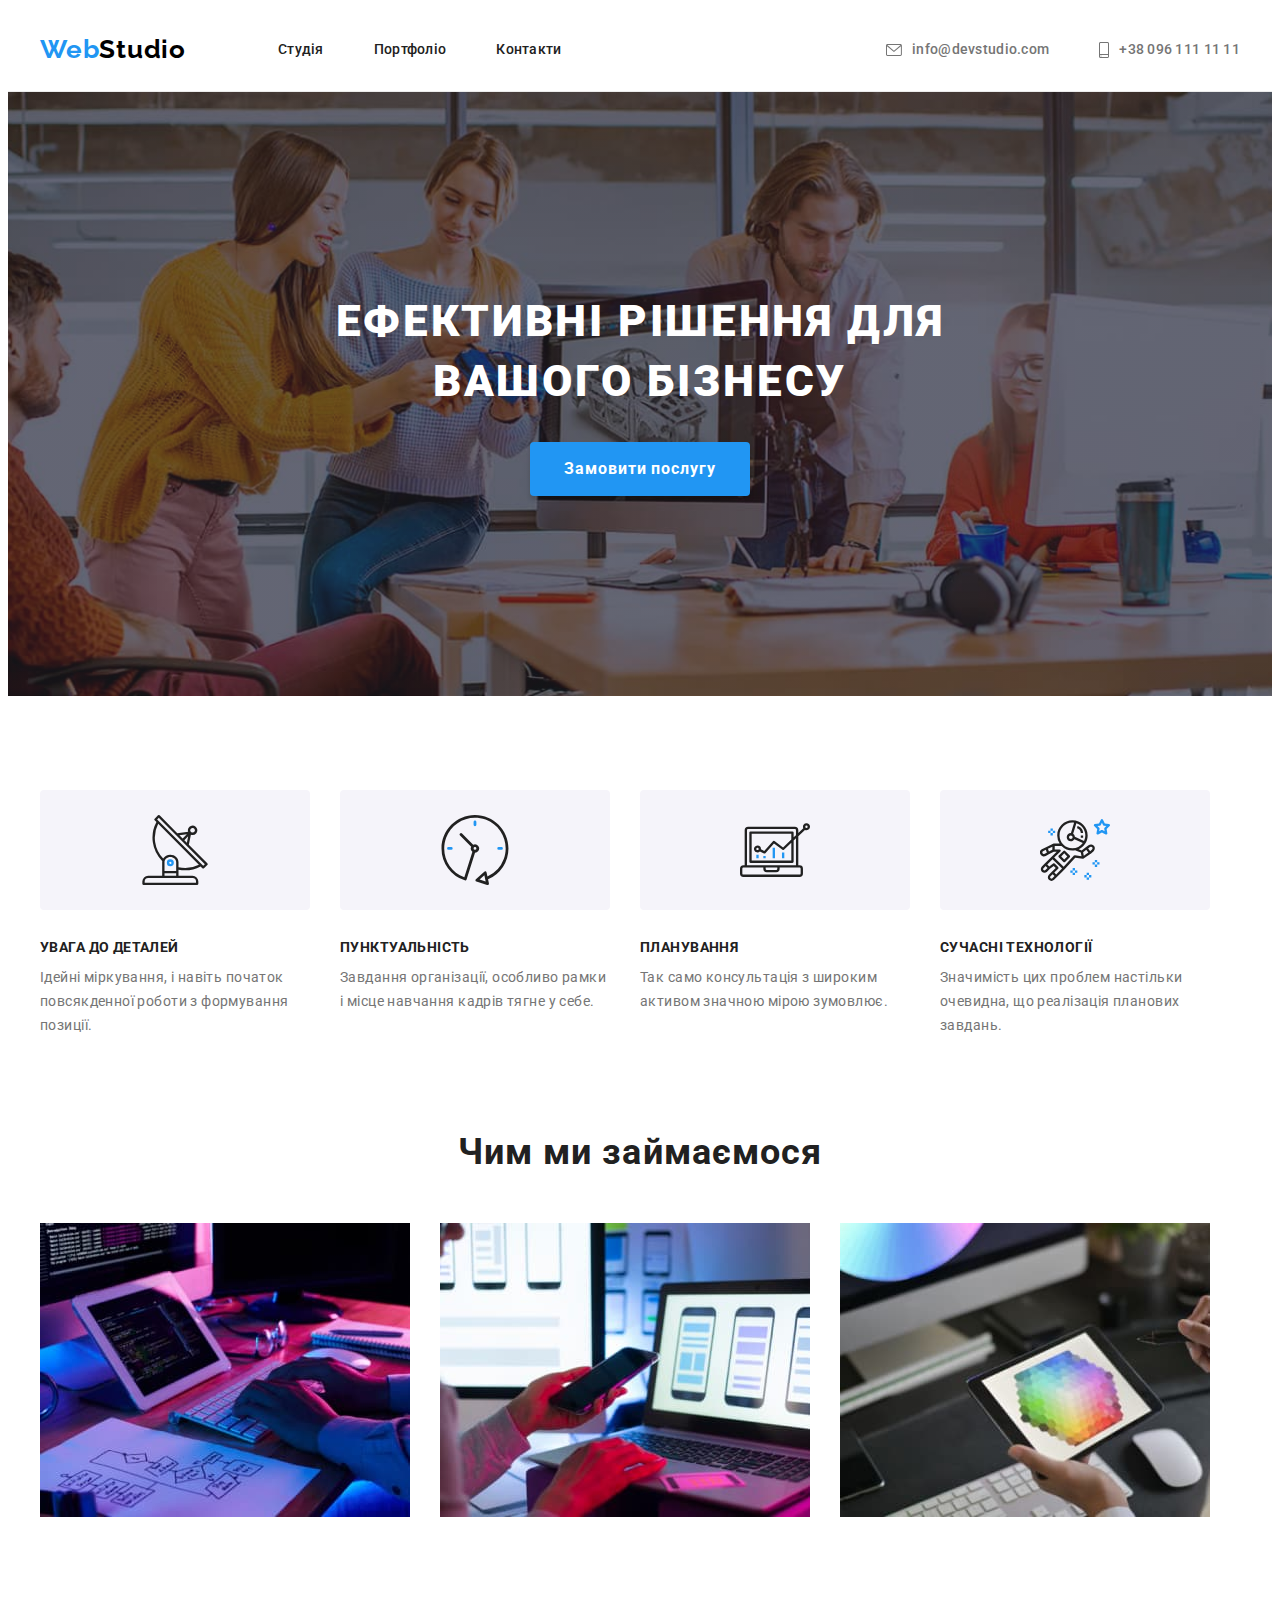
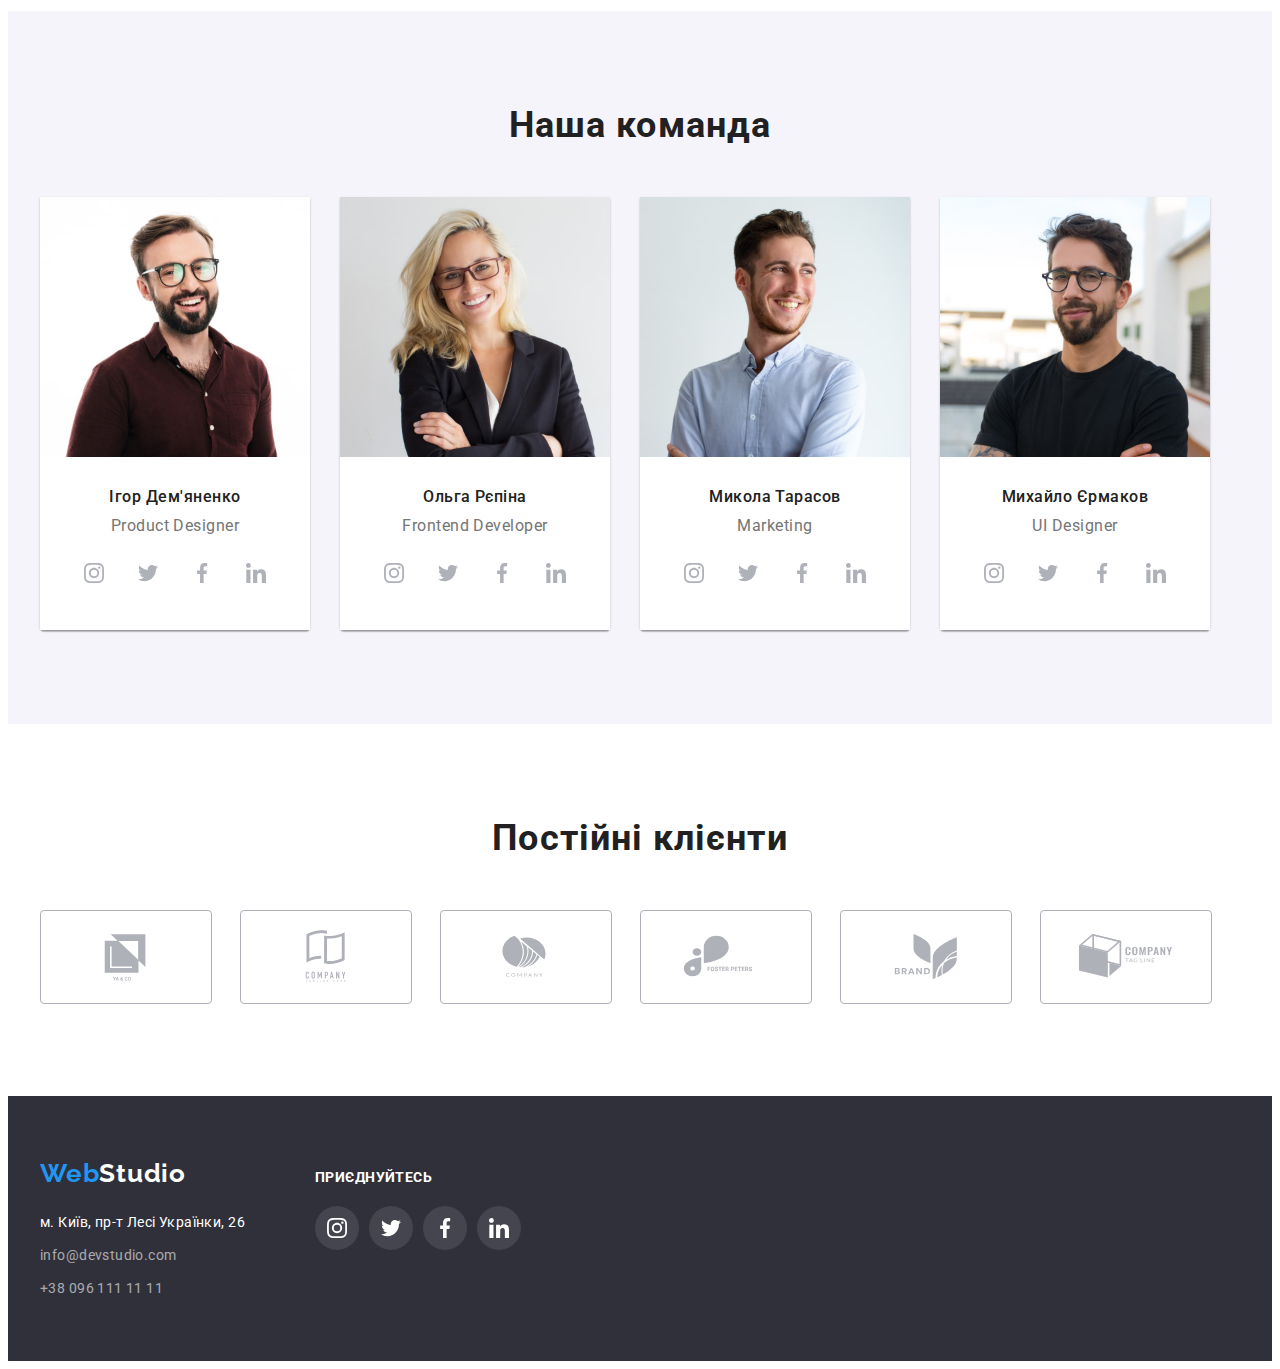
==== index.html @ a3b4ebff "hw5- start" ====
<!DOCTYPE html>
<html lang="uk">
  <head>
    <meta charset="UTF-8" />
    <meta http-equiv="X-UA-Compatible" content="IE=edge" />
    <meta name="viewport" content="width=device-width, initial-scale=1.0" />
    <title>Студія</title>
    <link rel="preconnect" href="https://fonts.googleapis.com" />
    <link rel="preconnect" href="https://fonts.gstatic.com" crossorigin />
    <link
      href="https://fonts.googleapis.com/css2?family=Raleway:wght@700&family=Roboto:wght@400;500;700;900&display=swap"
      rel="stylesheet"
    />
    <link
      rel="stylesheet"
      href="https://cdnjs.cloudflare.com/ajax/libs/modern-normalize/1.1.0/modern-normalize.min.css"
      integrity="sha512-wpPYUAdjBVSE4KJnH1VR1HeZfpl1ub8YT/NKx4PuQ5NmX2tKuGu6U/JRp5y+Y8XG2tV+wKQpNHVUX03MfMFn9Q=="
      crossorigin="anonymous"
      referrerpolicy="no-referrer"
    />
    <link rel="stylesheet" href="./css/styles.css" />
  </head>
  <body>
    <!-- HEADER -->
    <header class="page-header">
      <div class="container">
        <a class="logo-link no-decor" href="./index.html" lang="en"
          >Web<span class="logo-header">Studio</span></a
        >
        <nav>
          <ul class="nav-links list">
            <li>
              <a class="link-item event-link no-decor" href="./index.html"
                >Студія</a
              >
            </li>
            <li>
              <a class="link-item event-link no-decor" href="./portfolio.html"
                >Портфоліо</a
              >
            </li>
            <li>
              <a class="link-item event-link no-decor" href="#">Контакти</a>
            </li>
          </ul>
        </nav>
        <ul class="nav-contacts list">
          <li>
            <a
              class="link-contact event-link no-decor"
              href="mailto:info@devstudio.com"
              lang="en"
            >
              <svg class="icon-nav" width="16px" height="12px">
                <use href="./images/icons.svg#icon-envelope"></use>
              </svg>
              info@devstudio.com</a
            >
          </li>
          <li>
            <a
              class="link-contact event-link no-decor"
              href="tel:+380961111111"
            >
              <svg class="icon-nav" width="10px" height="16px">
                <use href="./images/icons.svg#icon-smartphone"></use>
              </svg>
              +38 096 111 11 11</a
            >
          </li>
        </ul>
      </div>
    </header>
    <!-- MAIN CONTENT -->
    <main>
      <section class="hero">
        <div class="container">
          <h1 class="hero-titel">Ефективні рішення для вашого бізнесу</h1>
          <button class="hero-btn" type="button">Замовити послугу</button>
        </div>
      </section>
      <section class="skills section">
        <div class="container">
          <h2 class="visually-hidden">Особливості</h2>
          <ul class="skills-list list">
            <li>
              <div class="icon-skill-comtent">
                <svg class="icon-skill" width="70px" height="70px">
                  <use href="./images/icons.svg#icon-antenna"></use>
                </svg>
              </div>
              <h3 class="skill-list-header">Увага до деталей</h3>
              <p class="skill-list-text">
                Ідейні міркування, і навіть початок повсякденної роботи з
                формування позиції.
              </p>
            </li>
            <li>
              <div class="icon-skill-comtent">
                <svg class="icon-skill" width="70px" height="70px">
                  <use href="./images/icons.svg#icon-clock"></use>
                </svg>
              </div>
              <h3 class="skill-list-header">Пунктуальність</h3>
              <p class="skill-list-text">
                Завдання організації, особливо рамки і місце навчання кадрів
                тягне у себе.
              </p>
            </li>
            <li>
              <div class="icon-skill-comtent">
                <svg class="icon-skill" width="70px" height="70px">
                  <use href="./images/icons.svg#icon-diagram"></use>
                </svg>
              </div>
              <h3 class="skill-list-header">Планування</h3>
              <p class="skill-list-text">
                Так само консультація з широким активом значною мірою зумовлює.
              </p>
            </li>
            <li>
              <div class="icon-skill-comtent">
                <svg class="icon-skill" width="70px" height="70px">
                  <use href="./images/icons.svg#icon-astronaut"></use>
                </svg>
              </div>
              <h3 class="skill-list-header">Сучасні технології</h3>
              <p class="skill-list-text">
                Значимість цих проблем настільки очевидна, що реалізація
                планових завдань.
              </p>
            </li>
          </ul>
        </div>
      </section>
      <section class="about section">
        <div class="container">
          <h2 class="about-header">Чим ми займаємося</h2>
          <ul class="about-list list">
            <li>
              <img
                class="photo-no-line"
                src="./images/photobox-1.jpg"
                alt="Розробка"
                width="370"
                height="294"
              />
            </li>
            <li>
              <img
                class="photo-no-line"
                src="./images/photobox-2.jpg"
                alt="Адаптація"
                width="370"
                height="294"
              />
            </li>
            <li>
              <img
                class="photo-no-line"
                src="./images/photobox-3.jpg"
                alt="Дизайн"
                width="370"
                height="294"
              />
            </li>
          </ul>
        </div>
      </section>
      <section class="team section">
        <div class="container">
          <h2 class="team-header">Наша команда</h2>
          <ul class="team-list list">
            <li class="team-item">
              <img
                class="photo-no-line about-photo"
                src="./images/photo-command-1.jpg"
                lang="en"
                alt="Product Designer"
                width="270"
                height="260"
              />
              <div class="team-text">
                <h3 class="team-member">Ігор Дем'яненко</h3>
                <p class="member-info" lang="en">Product Designer</p>
                <ul class="icon-soc-list list">
                  <li class="icon-soc-item">
                    <a href="" class="icon-soc-link">
                      <svg class="icon" width="20px" height="20px">
                        <use href="./images/icons.svg#icon-instagram"></use>
                      </svg>
                    </a>
                  </li>
                  <li class="icon-soc-item">
                    <a href="" class="icon-soc-link">
                      <svg class="icon" width="20px" height="20px">
                        <use href="./images/icons.svg#icon-twitter"></use>
                      </svg>
                    </a>
                  </li>
                  <li class="icon-soc-item">
                    <a href="" class="icon-soc-link">
                      <svg class="icon" width="20px" height="20px">
                        <use href="./images/icons.svg#icon-facebook"></use>
                      </svg>
                    </a>
                  </li>
                  <li class="icon-soc-item">
                    <a href="" class="icon-soc-link">
                      <svg class="icon" width="20px" height="20px">
                        <use href="./images/icons.svg#icon-linkedin"></use>
                      </svg>
                    </a>
                  </li>
                </ul>
              </div>
            </li>
            <li class="team-item">
              <img
                class="photo-no-line about-photo"
                src="./images/photo-command-2.jpg"
                lang="en"
                alt="Frontend Developer"
                width="270"
                height="260"
              />
              <div class="team-text">
                <h3 class="team-member">Ольга Рєпіна</h3>
                <p class="member-info" lang="en">Frontend Developer</p>
                <ul class="icon-soc-list list">
                  <li class="icon-soc-item">
                    <a href="" class="icon-soc-link">
                      <svg class="icon" width="20px" height="20px">
                        <use href="./images/icons.svg#icon-instagram"></use>
                      </svg>
                    </a>
                  </li>
                  <li class="icon-soc-item">
                    <a href="" class="icon-soc-link">
                      <svg class="icon" width="20px" height="20px">
                        <use href="./images/icons.svg#icon-twitter"></use>
                      </svg>
                    </a>
                  </li>
                  <li class="icon-soc-item">
                    <a href="" class="icon-soc-link">
                      <svg class="icon" width="20px" height="20px">
                        <use href="./images/icons.svg#icon-facebook"></use>
                      </svg>
                    </a>
                  </li>
                  <li class="icon-soc-item">
                    <a href="" class="icon-soc-link">
                      <svg class="icon" width="20px" height="20px">
                        <use href="./images/icons.svg#icon-linkedin"></use>
                      </svg>
                    </a>
                  </li>
                </ul>
              </div>
            </li>
            <li class="team-item">
              <img
                class="photo-no-line about-photo"
                src="./images/photo-command-3.jpg"
                lang="en"
                alt="Marketing"
                width="270"
                height="260"
              />
              <div class="team-text">
                <h3 class="team-member">Микола Тарасов</h3>
                <p class="member-info" lang="en">Marketing</p>
                <ul class="icon-soc-list list">
                  <li class="icon-soc-item">
                    <a href="" class="icon-soc-link">
                      <svg class="icon" width="20px" height="20px">
                        <use href="./images/icons.svg#icon-instagram"></use>
                      </svg>
                    </a>
                  </li>
                  <li class="icon-soc-item">
                    <a href="" class="icon-soc-link">
                      <svg class="icon" width="20px" height="20px">
                        <use href="./images/icons.svg#icon-twitter"></use>
                      </svg>
                    </a>
                  </li>
                  <li class="icon-soc-item">
                    <a href="" class="icon-soc-link">
                      <svg class="icon" width="20px" height="20px">
                        <use href="./images/icons.svg#icon-facebook"></use>
                      </svg>
                    </a>
                  </li>
                  <li class="icon-soc-item">
                    <a href="" class="icon-soc-link">
                      <svg class="icon" width="20px" height="20px">
                        <use href="./images/icons.svg#icon-linkedin"></use>
                      </svg>
                    </a>
                  </li>
                </ul>
              </div>
            </li>
            <li class="team-item">
              <img
                class="photo-no-line about-photo"
                src="./images/photo-command-4.jpg"
                lang="en"
                alt="UI Designer"
                width="270"
                height="260"
              />
              <div class="team-text">
                <h3 class="team-member">Михайло Єрмаков</h3>
                <p class="member-info" lang="en">UI Designer</p>
                <ul class="icon-soc-list list">
                  <li class="icon-soc-item">
                    <a href="" class="icon-soc-link">
                      <svg class="icon" width="20px" height="20px">
                        <use href="./images/icons.svg#icon-instagram"></use>
                      </svg>
                    </a>
                  </li>
                  <li class="icon-soc-item">
                    <a href="" class="icon-soc-link">
                      <svg class="icon" width="20px" height="20px">
                        <use href="./images/icons.svg#icon-twitter"></use>
                      </svg>
                    </a>
                  </li>
                  <li class="icon-soc-item">
                    <a href="" class="icon-soc-link">
                      <svg class="icon" width="20px" height="20px">
                        <use href="./images/icons.svg#icon-facebook"></use>
                      </svg>
                    </a>
                  </li>
                  <li class="icon-soc-item">
                    <a href="" class="icon-soc-link">
                      <svg class="icon" width="20px" height="20px">
                        <use href="./images/icons.svg#icon-linkedin"></use>
                      </svg>
                    </a>
                  </li>
                </ul>
              </div>
            </li>
          </ul>
        </div>
      </section>
      <section class="clients section">
        <div class="container">
          <h2 class="clients-titel">Постійні клієнти</h2>
          <ul class="client-list list">
            <li class="client-list-item">
              <a href="" class="client-link link">
                <svg class="icon" width="106px" height="60px">
                  <use href="./images/icons.svg#icon-yaco"></use>
                </svg>
              </a>
            </li>
            <li class="client-list-item">
              <a href="" class="client-link link">
                <svg class="icon" width="106px" height="60px">
                  <use href="./images/icons.svg#icon-taglinehere"></use>
                </svg>
              </a>
            </li>
            <li class="client-list-item">
              <a href="" class="client-link link">
                <svg class="icon" width="106px" height="60px">
                  <use href="./images/icons.svg#icon-company"></use>
                </svg>
              </a>
            </li>
            <li class="client-list-item">
              <a href="" class="client-link link">
                <svg class="icon" width="106px" height="60px">
                  <use href="./images/icons.svg#icon-fosterpeters"></use>
                </svg>
              </a>
            </li>
            <li class="client-list-item">
              <a href="" class="client-link link">
                <svg class="icon" width="106px" height="60px">
                  <use href="./images/icons.svg#icon-brand"></use>
                </svg>
              </a>
            </li>
            <li class="client-list-item">
              <a href="" class="client-link link">
                <svg class="icon" width="106px" height="60px">
                  <use href="./images/icons.svg#icon-tagline"></use>
                </svg>
              </a>
            </li>
          </ul>
        </div>
      </section>
    </main>
    <!-- FOOTER -->
    <footer class="footer-pege">
      <div class="container">
        <div class="footer-address-wrap">
          <a class="logo-link no-decor" href="./index.html" lang="en"
            >Web<span class="logo-footer">Studio</span></a
          >
          <!-- <div class="footer-content"> -->
          <address class="contacts">
            <a
              class="contact-address event-link no-decor"
              href="https://goo.gl/maps/Xhs2us7tgZxQZSPz9"
              target="_blank"
              rel="noopener noreferrer nofollow"
            >
              м. Київ, пр-т Лесі Українки, 26
            </a>
            <ul class="contacts-list list">
              <li class="contacts-list-item">
                <a
                  class="contacts-item event-link no-decor"
                  href="mailto:info@devstudio.com"
                  lang="en"
                  >info@devstudio.com</a
                >
              </li>
              <li class="contacts-list-item">
                <a
                  class="contacts-item event-link no-decor"
                  href="tel:+380961111111"
                  >+38 096 111 11 11</a
                >
              </li>
            </ul>
          </address>
        </div>
        <div class="footer-soc-wrap">
          <p class="footer-soc-titel">Приєднуйтесь</p>
          <ul class="icon-soc-list list">
            <li class="icon-soc-item">
              <a href="" class="icon-soc-link footer-soc-link">
                <svg class="icon" width="20px" height="20px">
                  <use href="./images/icons.svg#icon-instagram"></use>
                </svg>
              </a>
            </li>
            <li class="icon-soc-item">
              <a href="" class="icon-soc-link footer-soc-link">
                <svg class="icon" width="20px" height="20px">
                  <use href="./images/icons.svg#icon-twitter"></use>
                </svg>
              </a>
            </li>
            <li class="icon-soc-item">
              <a href="" class="icon-soc-link footer-soc-link">
                <svg class="icon" width="20px" height="20px">
                  <use href="./images/icons.svg#icon-facebook"></use>
                </svg>
              </a>
            </li>
            <li class="icon-soc-item">
              <a href="" class="icon-soc-link footer-soc-link">
                <svg class="icon" width="20px" height="20px">
                  <use href="./images/icons.svg#icon-linkedin"></use>
                </svg>
              </a>
            </li>
          </ul>
        </div>
        <!-- </div> -->
      </div>
    </footer>
  </body>
</html>
---- css/styles.css ----
/* ----------------- GLOBAL ----------------- */
:root {
  /* ----------------- variables ----------------- */
  --primary-text-color: #757575; /* цвет основного текста*/
  --title-text-color: #212121; /* цвет заголовков*/

  --accent-color: #2196f3; /* основной акцент + цвет логотита*/
  --header-logo-color: #000000; /* второй цвет логотита в хедере*/
  --footer-logo-color: #ffffff; /* второй цвет логотита в футере*/
  --top-line-color: #ececec; /* цвет верхней линии в хедере */

  --primary-backgraund: #ffffff; /*background страницы */
  --tean-section-background: #f5f4fa; /*background секции командв */
  --secondary-background: #2f303a; /*background футера  и героя */
  --hero-text-color: #ffffff;
  --white-text-color: #ffffff;

  --background-filter-btn: #f5f4fa;
}

body {
  font-family: "Roboto", sans-serif;
  background: var(--primary-backgraund);
}

p,
h1,
h2,
h3,
h4,
h5,
h6 {
  margin: 0;
}

ul {
  margin: 0;
  padding-left: 0;
}

.no-decor {
  text-decoration: none;
}

.list {
  list-style: none;
}

.visually-hidden {
  position: absolute;
  white-space: nowrap;
  width: 1px;
  height: 1px;
  overflow: hidden;
  border: 0;
  padding: 0;
  clip: rect(0 0 0 0);
  clip-path: inset(50%);
  margin: -1px;
}

.container {
  width: 1200px;
  padding-left: 15px;
  padding-right: 15px;
  margin: 0 auto;
  /* outline: 2px solid orange; */
}

.section {
  padding-top: 94px;
  padding-bottom: 94px;
}

.photo-no-line {
  display: block;
}

/* ----------------- HEADER ----------------- */
.page-header {
  border-bottom: 1px solid #ececec;
}

.page-header .container {
  display: flex;
  align-items: center;
}
.logo-link {
  display: block;
  font-family: "Raleway", sans-serif;
  font-style: normal;
  font-weight: 700;
  font-size: 26px;
  line-height: 1.35;
  letter-spacing: 0.03em;
  color: var(--accent-color);
}
.page-header .logo-link {
  margin-right: 92px;
  padding-top: 24px;
  padding-bottom: 24px;
}

.logo-header {
  color: var(--header-logo-color);
}

.nav-links {
  display: flex;
  column-gap: 50px;
}
.nav-contacts {
  display: flex;
  column-gap: 50px;
  margin-left: auto;
}

.link-item {
  display: block;
  padding-top: 32px;
  padding-bottom: 32px;
  font-weight: 500;
  font-size: 14px;
  line-height: 1.14;
  letter-spacing: 0.02em;
  color: var(--title-text-color);
}

.link-contact {
  display: flex;
  align-items: center;
  gap: 10px;
  padding-top: 32px;
  padding-bottom: 32px;
  font-weight: 500;
  font-size: 14px;
  line-height: 1.14;
  letter-spacing: 0.02em;
  color: var(--primary-text-color);
}

.icon-nav {
  /* margin-right: 10px; */
  fill: currentColor;
}
.event-link:hover,
.event-link:focus {
  color: var(--accent-color);
}

/* ----------------- MAIN ----------------- */
/* HERO SECTION */
.hero {
  padding-top: 200px;
  padding-bottom: 200px;
  text-align: center;
  background-color: var(--secondary-background);
  background-image: linear-gradient(
      rgba(47, 48, 58, 0.4),
      rgba(47, 48, 58, 0.4)
    ),
    url(../images/hero-bg.jpg);
  background-repeat: no-repeat;
  background-position: center;
  background-size: cover;
  max-width: 1600px;
  margin: 0 auto;
}

.hero-titel {
  max-width: 696px;
  margin-left: auto;
  margin-right: auto;
  margin-bottom: 30px;

  font-weight: 900;
  font-size: 44px;
  line-height: 1.36;
  letter-spacing: 0.06em;
  text-transform: uppercase;
  color: var(--hero-text-color);
}
.hero-btn {
  padding: 10px 32px;
  font-family: inherit;
  font-weight: 700;
  font-size: 16px;
  line-height: 1.88;
  letter-spacing: 0.06em;
  color: var(--hero-text-color);
  background: var(--accent-color);

  box-shadow: 0px 4px 4px rgba(0, 0, 0, 0.15);
  border-color: transparent;
  border-radius: 4px;
}

/* SKILLS SECTION */
.skills-list {
  display: flex;
  column-gap: 30px;
}
.icon-skill-comtent {
  display: flex;
  justify-content: center;
  align-items: center;
  width: 270px;
  height: 120px;
  background-color: var(--tean-section-background);
  border-radius: 4px;
  margin-bottom: 30px;
}
.skill-list-header {
  margin-bottom: 10px;
  font-weight: 700;
  font-size: 14px;
  line-height: 1.14;
  letter-spacing: 0.03em;
  text-transform: uppercase;
  color: var(--title-text-color);
}

.skill-list-text {
  max-width: 270px;
  font-size: 14px;
  line-height: 1.71;
  letter-spacing: 0.03em;
  color: var(--primary-text-color);
}

/* ABOUT SECTION */
.about {
  padding-top: 0;
}

.about-header {
  margin-bottom: 50px;
  font-weight: 700;
  font-size: 36px;
  line-height: 1.16;
  text-align: center;
  letter-spacing: 0.03em;
  color: var(--title-text-color);
}

.about-list {
  display: flex;
  column-gap: 30px;
}

/* TEAM SECTION */
.team {
  background: var(--tean-section-background);
}
.team-header {
  margin-bottom: 50px;
  font-weight: 700;
  font-size: 36px;
  line-height: 1.16;
  text-align: center;
  letter-spacing: 0.03em;
  color: var(--title-text-color);
}

.team-list {
  display: flex;
  column-gap: 30px;
}

.team-item {
  box-shadow: 0px 1px 3px rgba(0, 0, 0, 0.12), 0px 1px 1px rgba(0, 0, 0, 0.14),
    0px 2px 1px rgba(0, 0, 0, 0.2);
  border-radius: 0px 0px 4px 4px;
}

.team-text {
  padding-top: 30px;
  padding-bottom: 35px;
  background-color: var(--primary-backgraund);
}

.team-member {
  margin-bottom: 10px;
  font-weight: 500;
  font-size: 16px;
  line-height: 1.19;
  text-align: center;
  letter-spacing: 0.03em;
  color: var(--title-text-color);
}

.member-info {
  margin-bottom: 16px;
  font-size: 16px;
  line-height: 1.19;
  text-align: center;
  letter-spacing: 0.03em;
  color: var(--primary-text-color);
}
.icon-soc-list {
  display: flex;
  justify-content: center;
  gap: 10px;
}

.icon-soc-item {
  width: 44px;
  height: 44px;
}
.icon-soc-link {
  width: 100%;
  height: 100%;
  border-radius: 50%;
  /* background-color: #02658b; */
  display: flex;
  align-items: center;
  justify-content: center;
  color: #afb1b8;
}

.icon {
  /* margin-right: 10px; */
  fill: currentColor;
}
.icon-soc-link:hover,
.icon-soc-link:focus {
  background-color: var(--accent-color);
  color: var(--white-text-color);
}

/* CLIENTS SECTION */
.clients-titel {
  margin-bottom: 50px;
  font-weight: 700;
  font-size: 36px;
  line-height: 1.16;
  text-align: center;
  letter-spacing: 0.03em;
  color: var(--title-text-color);
}
.client-list {
  display: flex;
  gap: 30px;
}

.client-list-item {
  width: 170px;
  height: 92px;
}
.client-link {
  width: 100%;
  height: 100%;
  border: 1px solid #afb1b8;
  border-radius: 4px;
  display: flex;
  color: #afb1b8;
  align-items: center;
  justify-content: center;
}

.client-link:hover,
.client-link:focus {
  border-color: var(--accent-color);
  color: var(--accent-color);
}

/* ----------------- PORTFOLIO ----------------- */
.filter-list {
  display: flex;
  justify-content: center;
  margin-bottom: 50px;
}

.filter-list .list-item:not(:last-child) {
  margin-right: 8px;
}

.filter-btn {
  padding: 6px 22px;
  background: var(--background-filter-btn);
  font-family: inherit;
  /* font-style: normal; */
  font-weight: 500;
  font-size: 16px;
  line-height: 1.62;
  text-align: center;
  letter-spacing: 0.03em;
  color: var(--title-text-color);
  border-radius: 4px;
  border-color: transparent;
  cursor: pointer;
}
.filter-btn:hover,
.filter-btn:focus {
  background: var(--accent-color);
  color: var(--white-text-color);
  box-shadow: 0px 3px 1px rgba(0, 0, 0, 0.1), 0px 1px 2px rgba(0, 0, 0, 0.08),
    0px 2px 2px rgba(0, 0, 0, 0.12);
  border-radius: 4px;
}

.portfolio-list {
  display: flex;
  flex-wrap: wrap;
  gap: 30px;
  min-width: calc((100% / 3)-90);
}

.portfolio-list .list-item:hover {
  box-shadow: 0px 1px 1px rgba(0, 0, 0, 0.12), 0px 4px 4px rgba(0, 0, 0, 0.06),
    1px 4px 6px rgba(0, 0, 0, 0.16);
}
.portfolio-list .item-photo {
  display: block;
}

.item-text {
  border: 1px solid #eeeeee;
  padding: 20px 24px;
}

.portfolio-pos-titel {
  margin-bottom: 4px;
  font-weight: 700;
  font-size: 18px;
  line-height: 2;
  letter-spacing: 0.06em;
  color: var(--title-text-color);
}

.portfolio-group-titel {
  font-size: 16px;
  line-height: 1.88;
  letter-spacing: 0.03em;
  color: var(--primary-text-color);
}

/* ----------------- FOOTER ----------------- */
.footer-pege {
  padding-top: 60px;
  padding-bottom: 60px;
  background: var(--secondary-background);
}

.logo-footer {
  color: var(--footer-logo-color);
}

.footer-pege .logo-link {
  display: inline-block;
  margin-bottom: 20px;
}

.footer-pege .container {
  display: flex;
  align-items: baseline;
  gap: 70px;
}

.footer-soc-titel {
  font-weight: 700;
  font-size: 14px;
  line-height: 1.14;
  letter-spacing: 0.03em;
  text-transform: uppercase;
  color: var(--white-text-color);
  margin-bottom: 20px;
}

.contact-address {
  display: inline-block;
  margin-bottom: 9px;
  font-style: normal;
  font-size: 14px;
  line-height: 1.71;
  letter-spacing: 0.03em;
  color: var(--white-text-color);
}

.contacts-list-item:not(:last-child) {
  margin-bottom: 9px;
}

.contacts-item {
  display: inline-block;
  font-style: normal;
  font-size: 14px;
  line-height: 1.71;
  letter-spacing: 0.03em;
  color: rgba(255, 255, 255, 0.6);
}

.footer-soc-link {
  background-color: rgba(255, 255, 255, 0.1);
  color: var(--white-text-color);
}
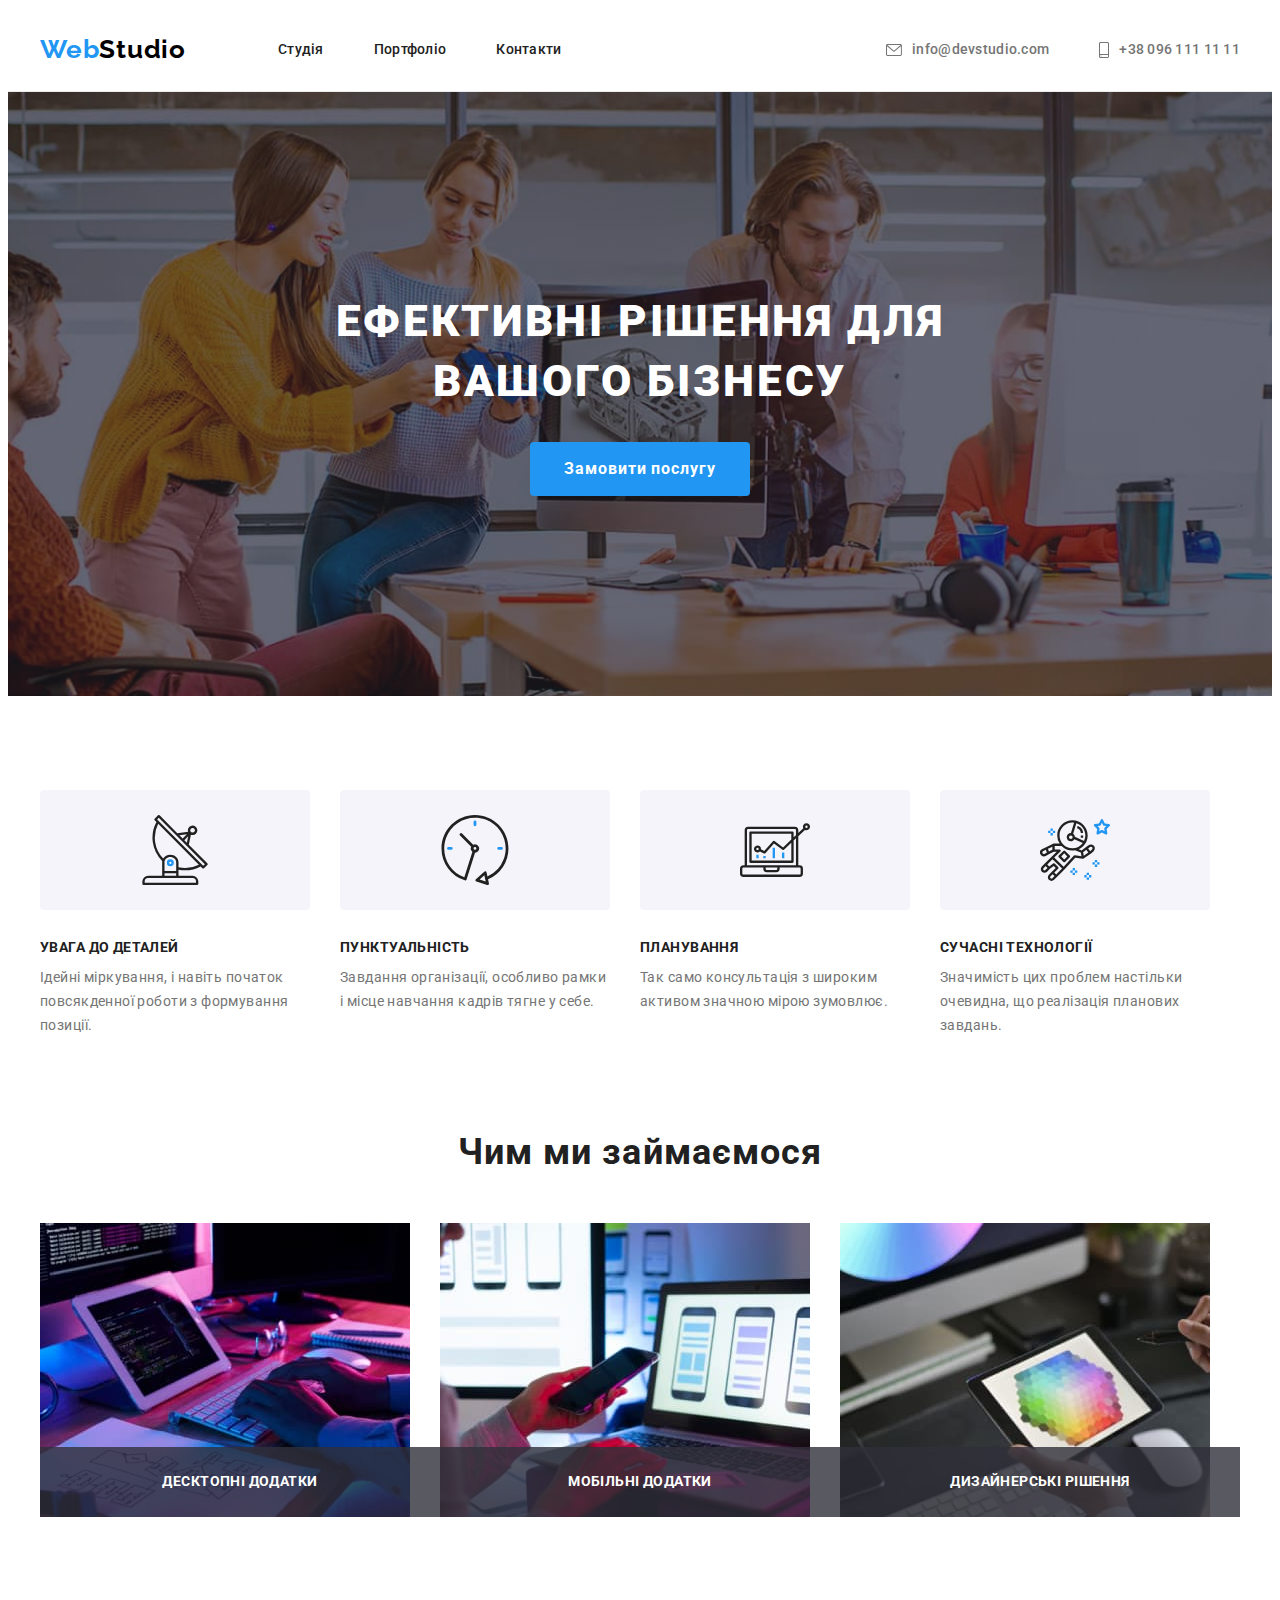
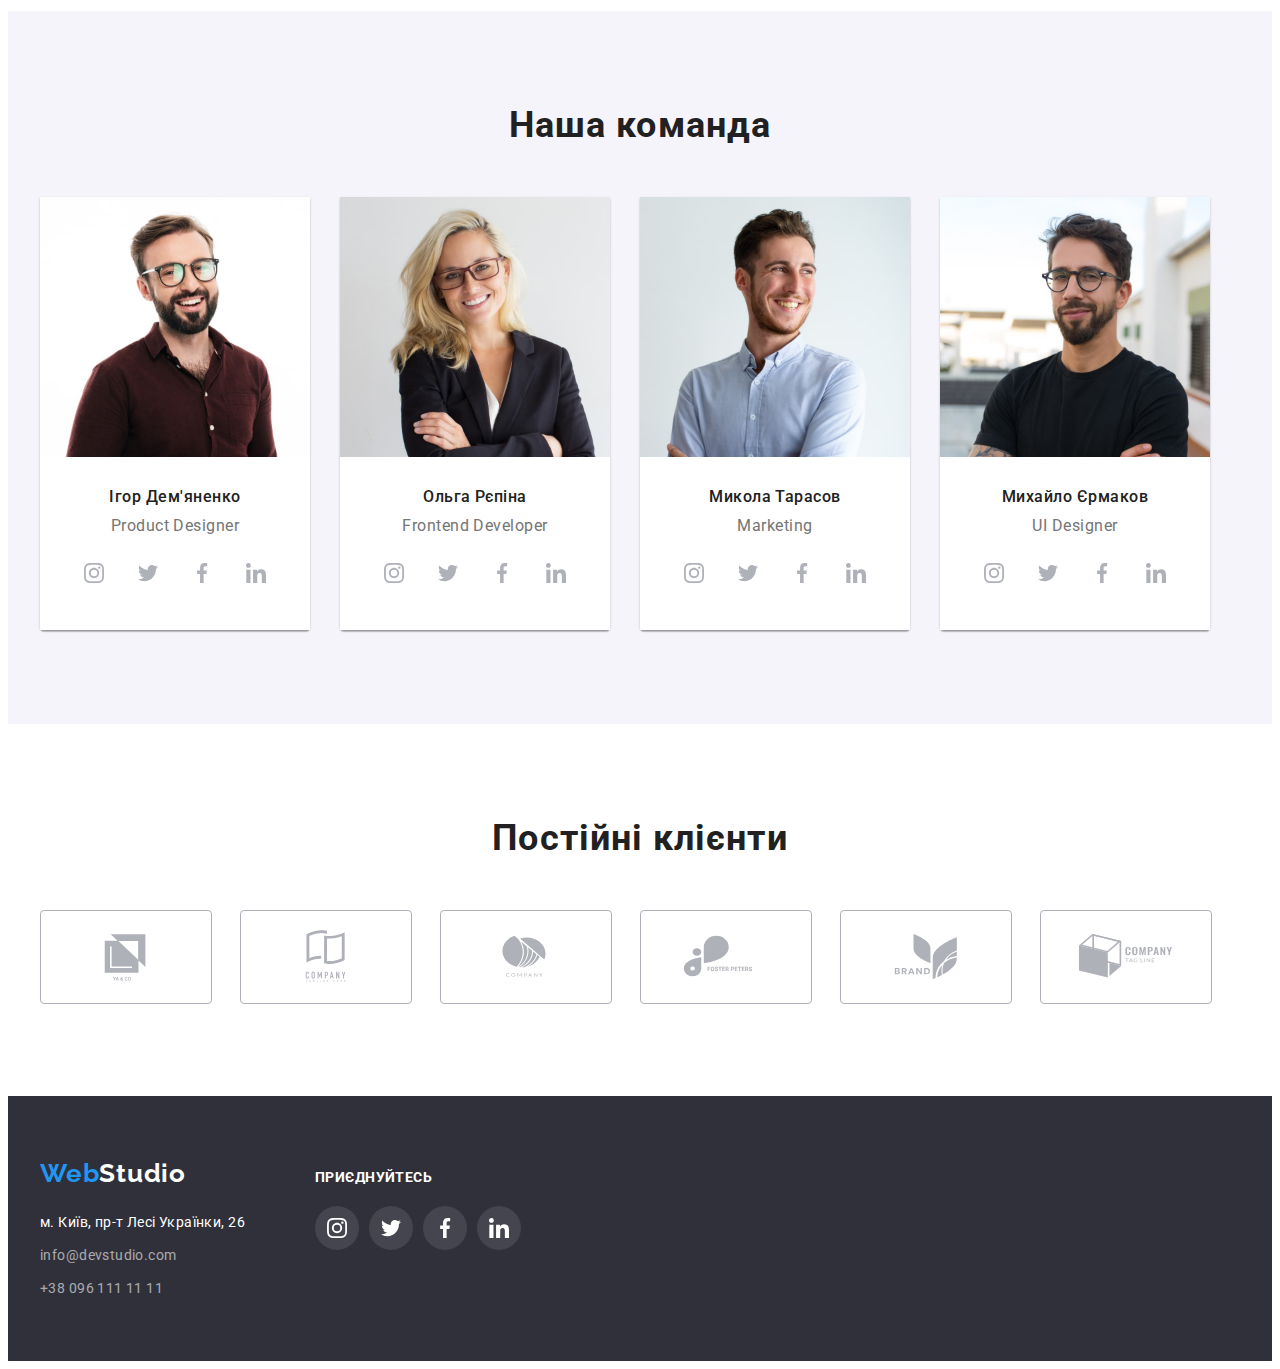
==== commit b195afda: "hw5 - mod index.html" ====
--- a/index.html
+++ b/index.html
@@ -137,32 +137,35 @@
         <div class="container">
           <h2 class="about-header">Чим ми займаємося</h2>
           <ul class="about-list list">
-            <li>
-              <img
-                class="photo-no-line"
+            <li class="about-item">
+              <img
+                class="about-image photo-no-line"
                 src="./images/photobox-1.jpg"
                 alt="Розробка"
                 width="370"
                 height="294"
               />
-            </li>
-            <li>
-              <img
-                class="photo-no-line"
+              <p class="about-lable">Десктопні додатки</p>
+            </li>
+            <li class="about-item">
+              <img
+                class="about-image photo-no-line"
                 src="./images/photobox-2.jpg"
                 alt="Адаптація"
                 width="370"
                 height="294"
               />
-            </li>
-            <li>
-              <img
-                class="photo-no-line"
+              <p class="about-lable">Мобільні додатки</p>
+            </li>
+            <li class="about-item">
+              <img
+                class="about-image photo-no-line"
                 src="./images/photobox-3.jpg"
                 alt="Дизайн"
                 width="370"
                 height="294"
               />
+              <p class="about-lable">Дизайнерські рішення</p>
             </li>
           </ul>
         </div>
--- a/css/styles.css
+++ b/css/styles.css
@@ -143,6 +143,12 @@
   /* margin-right: 10px; */
   fill: currentColor;
 }
+
+.event-link {
+  transition-property: color;
+  transition-duration: 250ms;
+  transition-timing-function: cubic-bezier(0.4, 0, 0.2, 1);
+}
 .event-link:hover,
 .event-link:focus {
   color: var(--accent-color);
@@ -189,10 +195,17 @@
   letter-spacing: 0.06em;
   color: var(--hero-text-color);
   background: var(--accent-color);
-
-  box-shadow: 0px 4px 4px rgba(0, 0, 0, 0.15);
   border-color: transparent;
   border-radius: 4px;
+
+  transition-property: box-shadow;
+  transition-duration: 250ms;
+  transition-timing-function: cubic-bezier(0.4, 0, 0.2, 1);
+}
+
+.hero-btn:hover,
+.hero-btn:focus {
+  box-shadow: 0px 4px 4px rgba(0, 0, 0, 0.15);
 }
 
 /* SKILLS SECTION */
@@ -248,6 +261,25 @@
   column-gap: 30px;
 }
 
+.about-item {
+  position: relative;
+}
+
+.about-lable {
+  position: absolute;
+  bottom: 0;
+  left: 0;
+  width: 100%;
+  font-weight: 700;
+  font-size: 14px;
+  line-height: 1.14;
+  text-align: center;
+  letter-spacing: 0.03em;
+  text-transform: uppercase;
+  padding: 27px 15px;
+  color: var(--white-text-color);
+  background-color: rgba(47, 48, 58, 0.8);
+}
 /* TEAM SECTION */
 .team {
   background: var(--tean-section-background);
@@ -308,25 +340,29 @@
   height: 44px;
 }
 .icon-soc-link {
+  display: flex;
+  align-items: center;
+  justify-content: center;
   width: 100%;
   height: 100%;
   border-radius: 50%;
   /* background-color: #02658b; */
-  display: flex;
-  align-items: center;
-  justify-content: center;
   color: #afb1b8;
-}
-
-.icon {
-  /* margin-right: 10px; */
-  fill: currentColor;
-}
+
+  transition-property: background-color, color;
+  transition-duration: 250ms;
+  transition-timing-function: cubic-bezier(0.4, 0, 0.2, 1);
+}
+
 .icon-soc-link:hover,
 .icon-soc-link:focus {
   background-color: var(--accent-color);
   color: var(--white-text-color);
 }
+.icon {
+  /* margin-right: 10px; */
+  fill: currentColor;
+}
 
 /* CLIENTS SECTION */
 .clients-titel {
@@ -348,14 +384,18 @@
   height: 92px;
 }
 .client-link {
+  display: flex;
+  align-items: center;
+  justify-content: center;
   width: 100%;
   height: 100%;
   border: 1px solid #afb1b8;
   border-radius: 4px;
-  display: flex;
   color: #afb1b8;
-  align-items: center;
-  justify-content: center;
+
+  transition-property: border-color, color;
+  transition-duration: 250ms;
+  transition-timing-function: cubic-bezier(0.4, 0, 0.2, 1);
 }
 
 .client-link:hover,
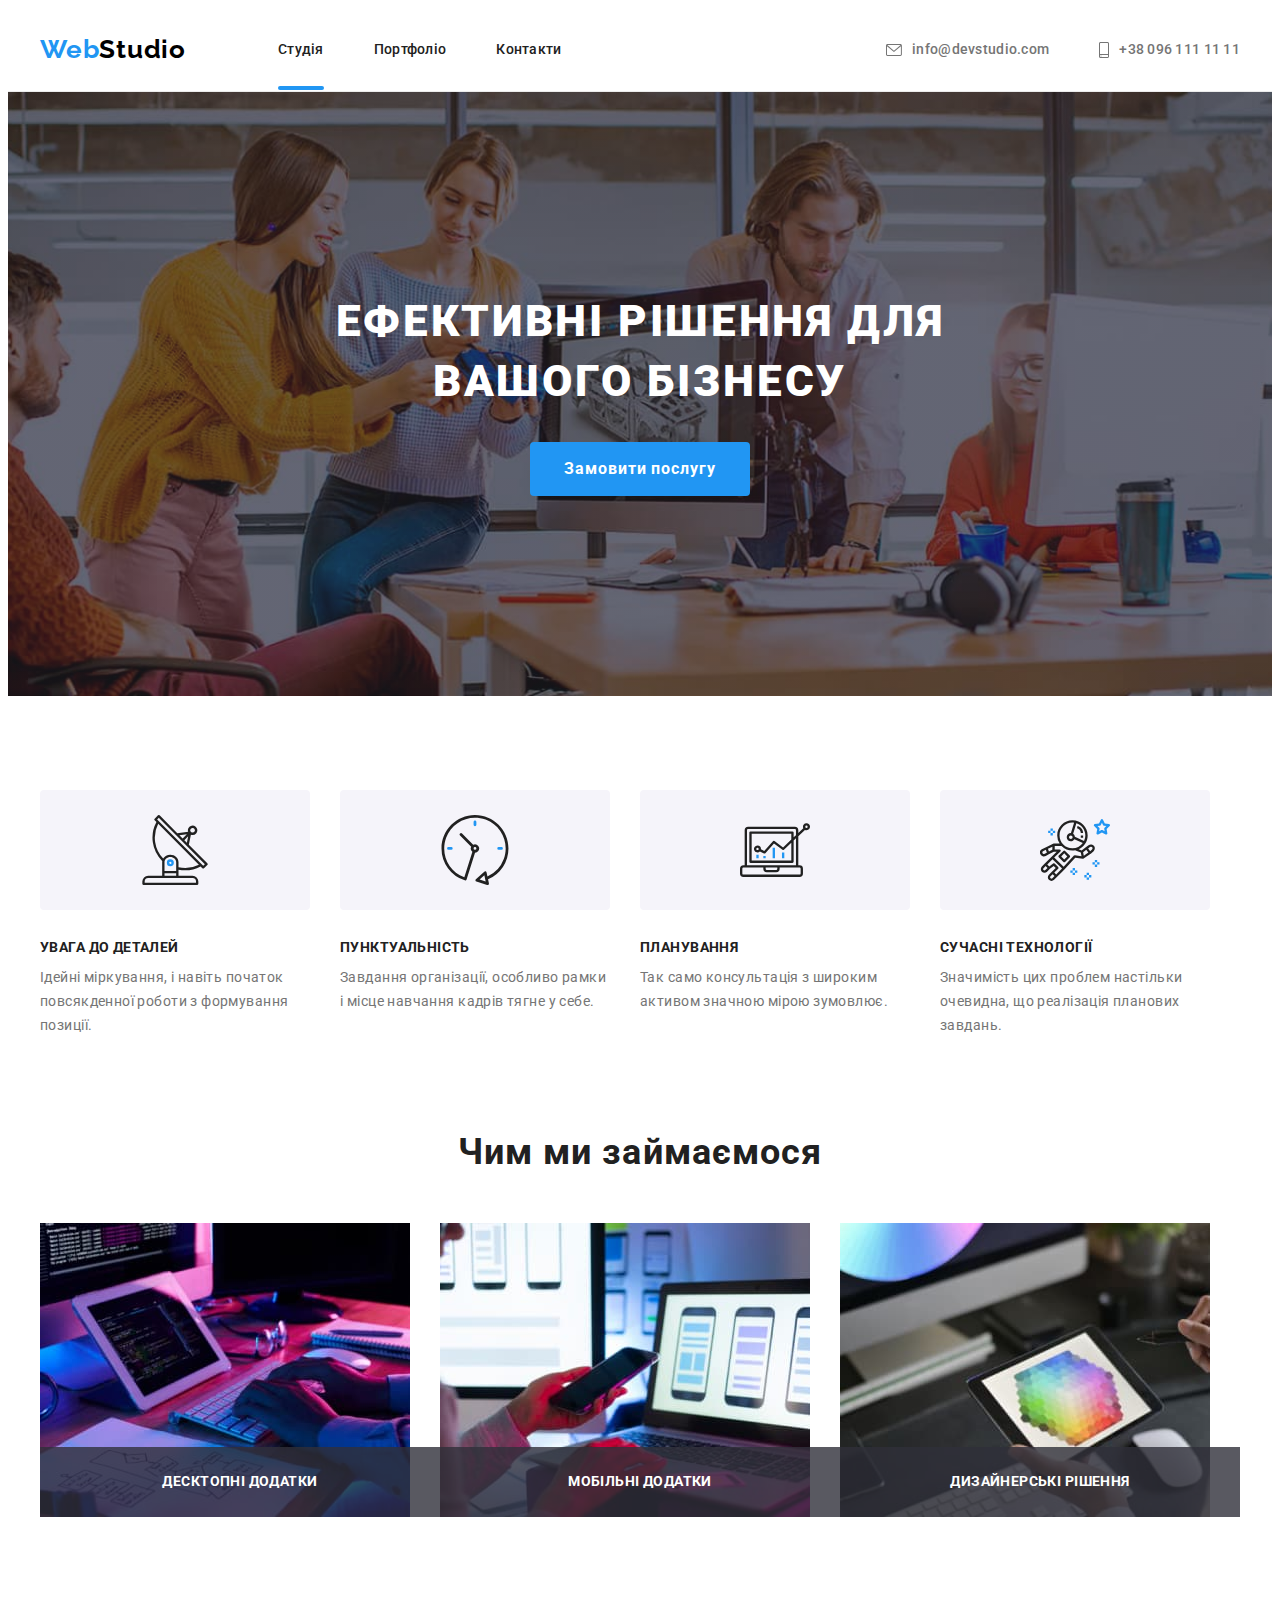
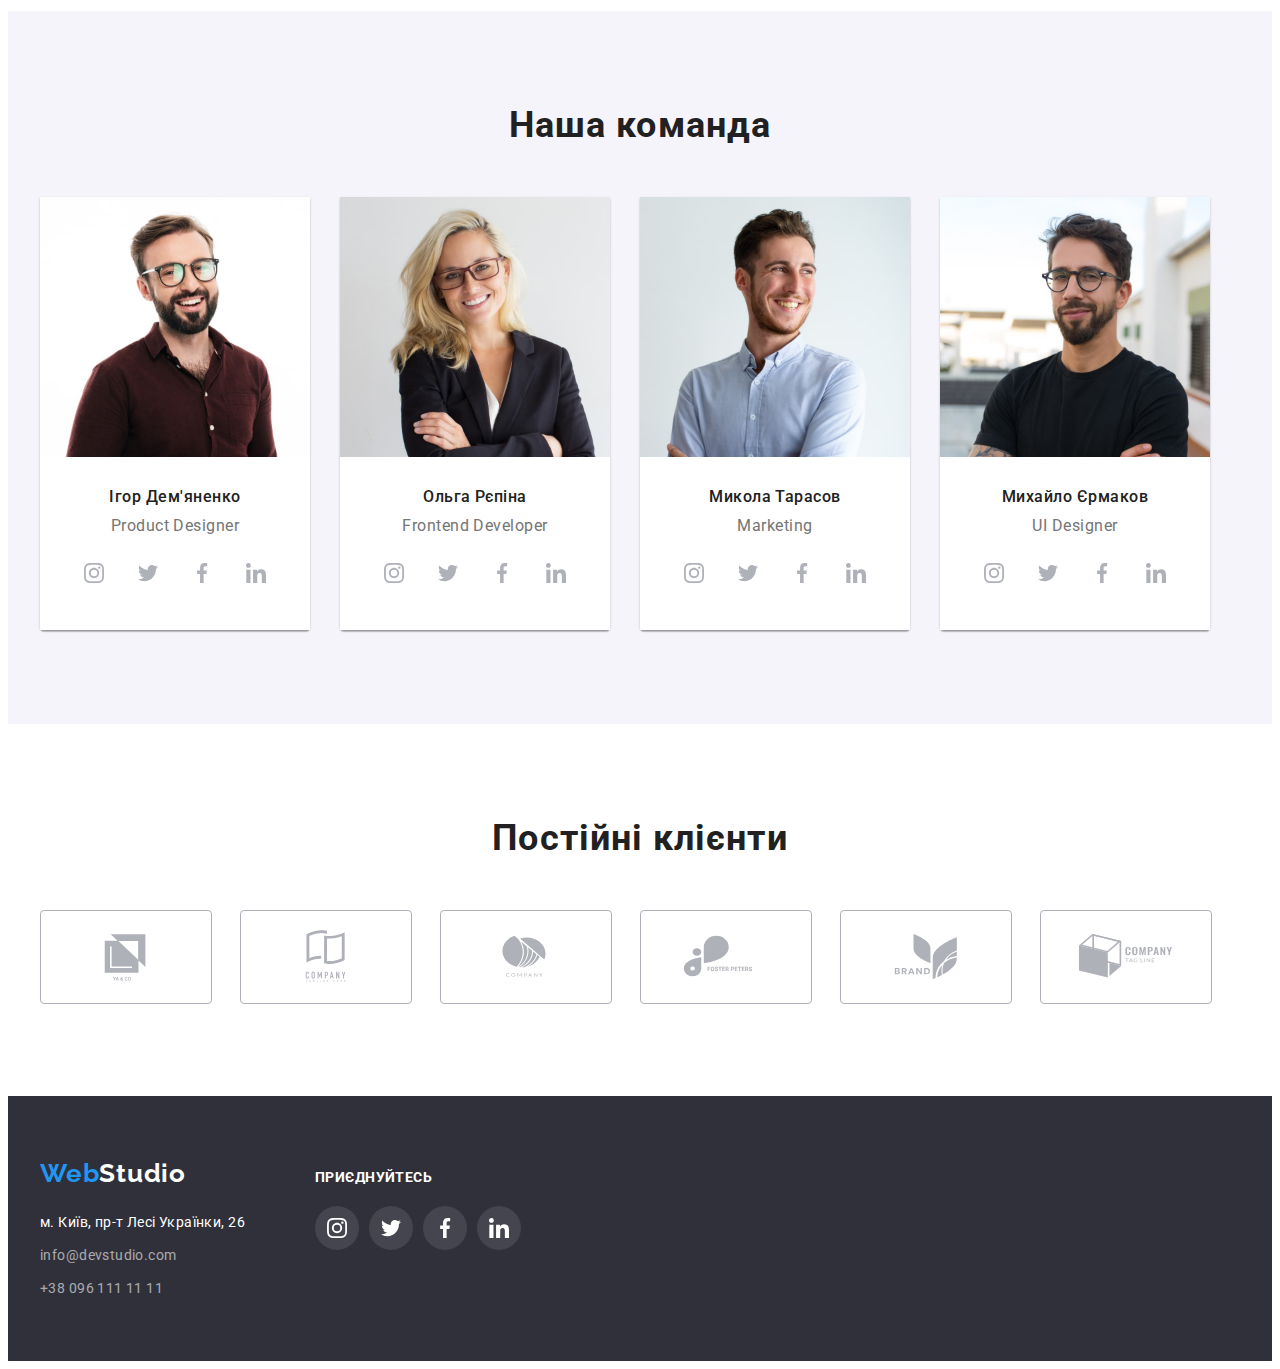
==== commit bec2527d: "hw5 - final" ====
--- a/index.html
+++ b/index.html
@@ -30,7 +30,9 @@
         <nav>
           <ul class="nav-links list">
             <li>
-              <a class="link-item event-link no-decor" href="./index.html"
+              <a
+                class="link-item event-link no-decor current"
+                href="./index.html"
                 >Студія</a
               >
             </li>
@@ -76,7 +78,9 @@
       <section class="hero">
         <div class="container">
           <h1 class="hero-titel">Ефективні рішення для вашого бізнесу</h1>
-          <button class="hero-btn" type="button">Замовити послугу</button>
+          <button class="hero-btn" type="button" data-modal-open>
+            Замовити послугу
+          </button>
         </div>
       </section>
       <section class="skills section">
@@ -475,5 +479,15 @@
         <!-- </div> -->
       </div>
     </footer>
+    <div class="modal-backdrop is-hidden" data-modal>
+      <div class="modal">
+        <button class="modal-close" type="button" data-modal-close>
+          <svg class="icon-close" width="18px" height="18px">
+            <use href="./images/icons.svg#icon-close"></use>
+          </svg>
+        </button>
+      </div>
+    </div>
+    <script src="./js/modal.js"></script>
   </body>
 </html>
--- a/css/styles.css
+++ b/css/styles.css
@@ -116,6 +116,7 @@
 }
 
 .link-item {
+  position: relative;
   display: block;
   padding-top: 32px;
   padding-bottom: 32px;
@@ -124,6 +125,25 @@
   line-height: 1.14;
   letter-spacing: 0.02em;
   color: var(--title-text-color);
+}
+
+.link-item::after {
+  content: "";
+  position: absolute;
+  left: 0;
+  bottom: 0;
+  display: block;
+  width: 100%;
+  height: 4px;
+  border-radius: 2px;
+  background-color: var(--accent-color);
+  opacity: 0;
+  /* transition-property: opacity;
+  transition-duration: 250ms;
+  transition-timing-function: cubic-bezier(0.4, 0, 0.2, 1); */
+}
+.current::after {
+  opacity: 1;
 }
 
 .link-contact {
@@ -429,14 +449,18 @@
   border-radius: 4px;
   border-color: transparent;
   cursor: pointer;
-}
+
+  transition-property: background-color, color, box-shadow;
+  transition-duration: 250ms;
+  transition-timing-function: cubic-bezier(0.4, 0, 0.2, 1);
+}
+
 .filter-btn:hover,
 .filter-btn:focus {
-  background: var(--accent-color);
+  background-color: var(--accent-color);
   color: var(--white-text-color);
   box-shadow: 0px 3px 1px rgba(0, 0, 0, 0.1), 0px 1px 2px rgba(0, 0, 0, 0.08),
     0px 2px 2px rgba(0, 0, 0, 0.12);
-  border-radius: 4px;
 }
 
 .portfolio-list {
@@ -446,12 +470,48 @@
   min-width: calc((100% / 3)-90);
 }
 
-.portfolio-list .list-item:hover {
+.portfolio-list > .list-item {
+  width: calc((100% - 60px) / 3);
+  transition-property: box-shadow;
+  transition-duration: 250ms;
+  transition-timing-function: cubic-bezier(0.4, 0, 0.2, 1);
+}
+
+.portfolio-list > .list-item:hover {
   box-shadow: 0px 1px 1px rgba(0, 0, 0, 0.12), 0px 4px 4px rgba(0, 0, 0, 0.06),
     1px 4px 6px rgba(0, 0, 0, 0.16);
 }
+
+.portfolio-list > .list-item:hover .hint-text {
+  transform: translateY(0%);
+}
+
 .portfolio-list .item-photo {
   display: block;
+}
+
+.hint-text-wrap {
+  position: relative;
+  overflow: hidden;
+}
+
+.hint-text {
+  position: absolute;
+  left: 0;
+  top: 0;
+  padding: 63px 24px;
+  font-size: 18px;
+  line-height: 1.56;
+  letter-spacing: 0.03em;
+  color: #ffffff;
+
+  background-color: rgba(33, 150, 243, 0.9);
+
+  transform: translateY(100%);
+
+  transition-property: transform;
+  transition-duration: 250ms;
+  transition-timing-function: cubic-bezier(0.4, 0, 0.2, 1);
 }
 
 .item-text {
@@ -534,3 +594,68 @@
   background-color: rgba(255, 255, 255, 0.1);
   color: var(--white-text-color);
 }
+
+.modal-backdrop {
+  position: fixed;
+  top: 0;
+  left: 0;
+  width: 100%;
+  height: 100%;
+  background-color: rgba(0, 0, 0, 0.2);
+
+  transition-property: opacity, visibility;
+  transition-duration: 250ms;
+  transition-timing-function: cubic-bezier(0.4, 0, 0.2, 1);
+}
+
+/* ----------------- MODAL ----------------- */
+
+.modal-backdrop {
+  transition-property: opacity, visibility;
+  transition-duration: 250ms;
+  transition-timing-function: cubic-bezier(0.4, 0, 0.2, 1);
+}
+.modal {
+  position: absolute;
+  width: 528px;
+  min-height: 581px;
+  top: 50%;
+  left: 50%;
+  transform: translate(-50%, -50%) scale(1);
+  background-color: #ffffff;
+
+  box-shadow: 0px 1px 3px rgba(0, 0, 0, 0.12), 0px 1px 1px rgba(0, 0, 0, 0.14),
+    0px 2px 1px rgba(0, 0, 0, 0.2);
+  border-radius: 4px;
+
+  transition-property: transform;
+  transition-duration: 250ms;
+  transition-timing-function: cubic-bezier(0.4, 0, 0.2, 1);
+}
+
+.modal-backdrop.is-hidden .modal {
+  transform: translate(-50%, -50%) scale(0);
+}
+.modal-close {
+  position: absolute;
+  top: 8px;
+  right: 8px;
+  display: flex;
+  justify-content: center;
+  align-items: center;
+  width: 30px;
+  height: 30px;
+  border: 1px solid rgba(0, 0, 0, 0.1);
+  border-radius: 50%;
+  background-color: transparent;
+}
+
+.icon-close {
+  fill: #000000;
+}
+
+.is-hidden {
+  opacity: 0;
+  visibility: hidden;
+  pointer-events: none;
+}
